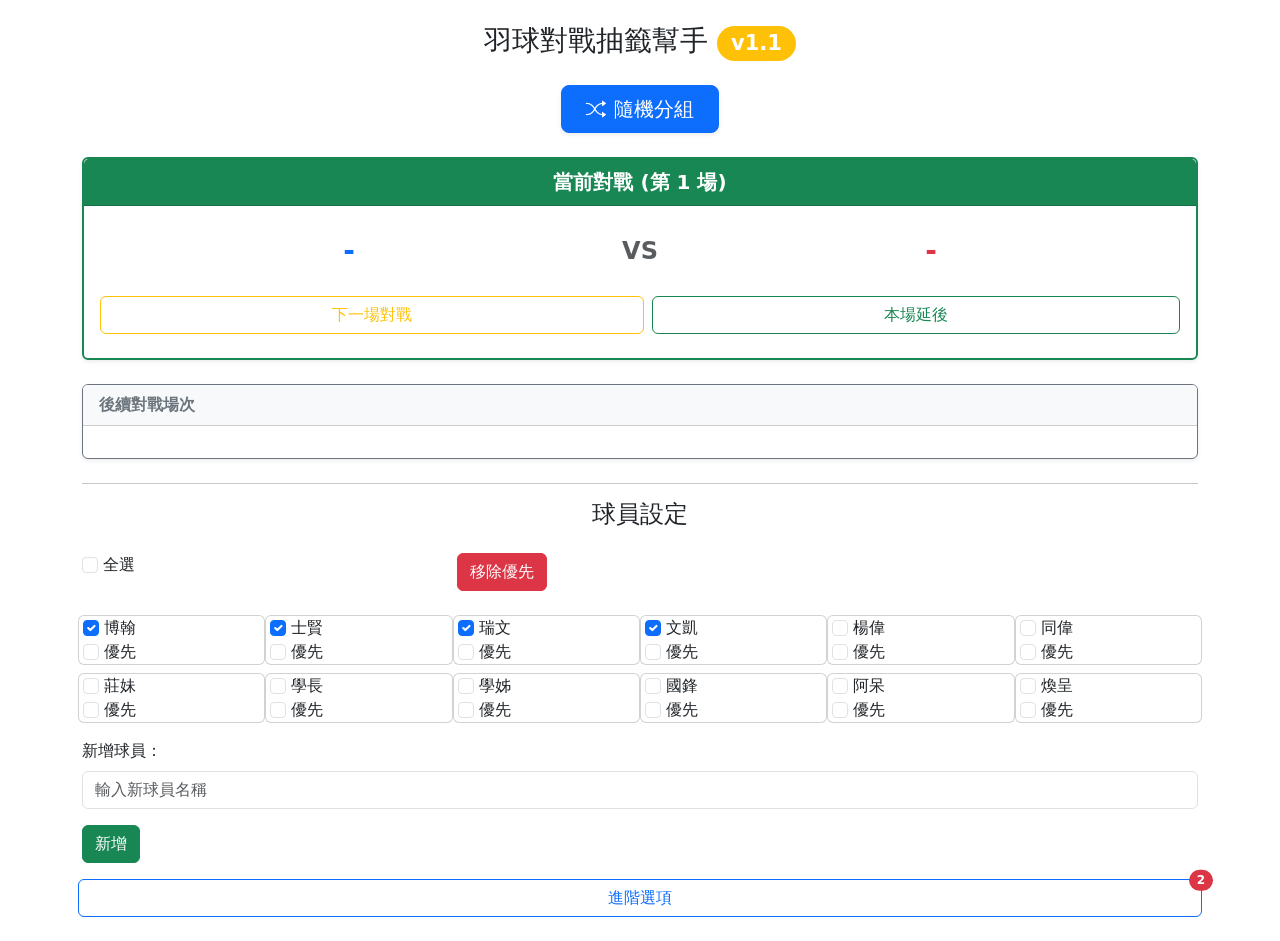
==== index.html @ 902db903 "refactor: 下場延後改成本場延後" ====
<!DOCTYPE html>
<html lang="zh-Hant">

<head>
  <meta charset="UTF-8">
  <meta name="viewport" content="width=device-width, initial-scale=1.0">
  <title>隨機分組對戰</title>
  <!-- 引入 Bootstrap -->
  <link href="https://cdn.jsdelivr.net/npm/bootstrap@5.3.2/dist/css/bootstrap.min.css" rel="stylesheet">
  <link href="style.css" rel="stylesheet">
  <!-- 引入 Bootstrap Icons -->
  <link href="https://cdn.jsdelivr.net/npm/bootstrap-icons@1.11.2/font/bootstrap-icons.min.css" rel="stylesheet">
</head>

<body>
  <div class="container my-4">

    <h3 class="text-center mb-4">
      羽球對戰抽籤幫手
      <span class="badge rounded-pill bg-warning" id="advancedOptionsBadge">
        v1.1
      </span>
    </h3>

    <div class="text-center mb-4">
      <button type="button" class="btn btn-primary btn-lg px-4 shadow-sm" onclick="generateTeams()">
        <i class="bi bi-shuffle me-2"></i>隨機分組
      </button>
    </div>

    <!-- 當前對戰 (高視覺強度) -->
    <div id="current-match-box" class="card border-success border-2 shadow-sm text-center mb-4">
      <div class="card-header bg-success text-white fw-bold fs-5" id="current-match-header">
        當前對戰 (第 1 場)
      </div>
      <div class="card-body py-4">
        <div class="row align-items-center">
          <div class="col fs-3 fw-bold text-primary" id="team-a-display">
            -
          </div>
          <div class="col-auto fs-4 fw-bold text-muted">
            VS
          </div>
          <div class="col fs-3 fw-bold text-danger" id="team-b-display">
            -
          </div>
        </div>
         <div class="d-flex gap-2">
             <button type="button" class="btn btn-outline-warning mt-4 flex-grow-1" id="next-match-btn"
               onclick="nextMatch()">下一場對戰</button>
             <button type="button" class="btn btn-outline-success mt-4 flex-grow-1" id="swap-group-btn"
               onclick="handleSwapGroups()">本場延後</button>
         </div>
      </div>
    </div>

    <!-- 待對戰場次 -->
    <div id="upcoming-matches-box" class="card border-secondary shadow-sm mb-4">
      <div class="card-header bg-light fw-bold text-secondary">
        後續對戰場次
      </div>
      <div class="card-body">
        <div id="upcoming-matches-list" class="list-group list-group-flush">
          <!-- 待播放的場次會動態渲染到這裡 -->
        </div>
      </div>
    </div>

    <hr />

    <form id="playersForm">
      <h4 class="text-center mb-4">球員設定</h4>

      <div class="row row-cols-3 g-2">
        <div class="col">
          <label class="form-check-label"><input type="checkbox" class="form-check-input" id="selectAll""> 全選 </label>
        </div>
        <div class=" col">
            <button type="button" class="btn btn-danger mb-4" onclick="removePriority()">移除優先</button>
        </div>
      </div>

      <div class="mb-3 row row-cols-3 row-cols-sm-3 row-cols-md-6 g-2" id="player-list">
        <div class="col card"><label class="form-check-label"><input type="checkbox" class="form-check-input player"
              id="player1" value="博翰" checked> 博翰</label>
          <label class="form-check-label"><input type="checkbox" class="form-check-input check-red priority"
              id="player1-priority" value="博翰"> 優先</label>
        </div>
        <div class="col card"><label class="form-check-label"><input type="checkbox" class="form-check-input player"
              id="player2" value="士賢" checked> 士賢</label>
          <label class="form-check-label"><input type="checkbox" class="form-check-input check-red priority"
              id="player2-priority" value="士賢"> 優先</label>
        </div>
        <div class="col card"><label class="form-check-label"><input type="checkbox" class="form-check-input player"
              id="player3" value="瑞文" checked> 瑞文</label>
          <label class="form-check-label"><input type="checkbox" class="form-check-input check-red priority"
              id="player3-priority" value="瑞文"> 優先</label>
        </div>
        <div class="col card"><label class="form-check-label"><input type="checkbox" class="form-check-input player"
              id="player4" value="文凱" checked> 文凱</label>
          <label class="form-check-label"><input type="checkbox" class="form-check-input check-red priority"
              id="player4-priority" value="文凱"> 優先</label>
        </div>
        <div class="col card"><label class="form-check-label"><input type="checkbox" class="form-check-input player"
              id="player5" value="楊偉"> 楊偉</label>
          <label class="form-check-label"><input type="checkbox" class="form-check-input check-red priority"
              id="player5-priority" value="楊偉"> 優先</label>
        </div>
        <div class="col card"><label class="form-check-label"><input type="checkbox" class="form-check-input player"
              id="player6" value="同偉"> 同偉</label>
          <label class="form-check-label"><input type="checkbox" class="form-check-input check-red priority"
              id="player6-priority" value="同偉"> 優先</label>
        </div>
        <div class="col card"><label class="form-check-label"><input type="checkbox" class="form-check-input player"
              id="player7" value="莊妹"> 莊妹</label>
          <label class="form-check-label"><input type="checkbox" class="form-check-input check-red priority"
              id="player7-priority" value="莊妹"> 優先</label>
        </div>
        <div class="col card"><label class="form-check-label"><input type="checkbox" class="form-check-input player"
              id="player8" value="學長"> 學長</label>
          <label class="form-check-label"><input type="checkbox" class="form-check-input check-red priority"
              id="player8-priority" value="學長"> 優先</label>
        </div>
        <div class="col card"><label class="form-check-label"><input type="checkbox" class="form-check-input player"
              id="player9" value="學姊"> 學姊</label>
          <label class="form-check-label"><input type="checkbox" class="form-check-input check-red priority"
              id="player9-priority" value="學姊"> 優先</label>
        </div>
        <div class="col card"><label class="form-check-label"><input type="checkbox" class="form-check-input player"
              id="player10" value="國鋒"> 國鋒</label>
          <label class="form-check-label"><input type="checkbox" class="form-check-input check-red priority"
              id="player10-priority" value="國鋒"> 優先</label>
        </div>
        <div class="col card"><label class="form-check-label"><input type="checkbox" class="form-check-input player"
              id="player11" value="阿呆"> 阿呆</label>
          <label class="form-check-label"><input type="checkbox" class="form-check-input check-red priority"
              id="playe11-priority" value="阿呆"> 優先</label>
        </div>
        <div class="col card"><label class="form-check-label"><input type="checkbox" class="form-check-input player"
              id="player12" value="煥呈"> 煥呈</label>
          <label class="form-check-label"><input type="checkbox" class="form-check-input check-red priority"
              id="player12-priority" value="煥呈"> 優先</label>
        </div>
      </div>

      <div class="mb-3">
        <label for="newPlayer" class="form-label">新增球員：</label>
        <input type="text" id="newPlayer" class="form-control" placeholder="輸入新球員名稱">
      </div>
      <button type="button" class="btn btn-success mb-3" onclick="addPlayer()">新增</button>

      <div class="row g-2">
        <button type="button" class="btn btn-outline-primary position-relative" data-bs-toggle="collapse"
          data-bs-target="#advancedOptions" aria-expanded="false" aria-controls="advancedOptions">
          進階選項
          <span class="position-absolute top-0 start-100 translate-middle badge rounded-pill bg-danger"
            id="advancedOptionsBadge">
            2
          </span>
        </button>
        <div class="collapse" id="advancedOptions">
          <div class="col">
            <label class="form-check-label"><input type="checkbox" class="form-check-input check-red" id="autoPriority"
                checked>
              自動優先</label>
            <span class="badge rounded-pill bg-secondary" data-bs-container="body" data-bs-toggle="popover"
              data-bs-placement="right" data-bs-content="啟用本項，會自動於隨機分組後，勾選最後一場未出戰球員的優先選項">?</span>
          </div>
          <div class="col">
            <label class="form-check-label"><input type="checkbox" class="form-check-input check-green" id="noBindCheck"
                checked>
              優先不必同組</label>
            <span class="badge rounded-pill bg-secondary" data-bs-container="body" data-bs-toggle="popover"
              data-bs-placement="right" data-bs-content="啟用本項，可避免優先球員為兩位時，自動被分為同一組">?</span>
          </div>
          <div class="col">
            <button type="button" class="btn btn-warning mb-4" onclick="removeAllPlayers()">移除所有球員卡</button>
            <span class="badge rounded-pill bg-secondary" data-bs-container="body" data-bs-toggle="popover"
              data-bs-placement="right" data-bs-content="點擊本按鈕可移除所有球員卡，以避免因新增球員過多，使版面雜亂">?</span>
          </div>
        </div>
      </div>

    </form>
  </div>

  <script src="script.js"></script>
  <!-- 引入 Bootstrap 的 JavaScript -->
  <script src="https://cdn.jsdelivr.net/npm/bootstrap@5.3.2/dist/js/bootstrap.bundle.min.js"></script>
</body>

</html>
---- style.css ----
.check-red.form-check-input:checked {
  background-color: #dc3545;
  border-color: #dc3545;
  background-image: url("data:image/svg+xml,%3csvg xmlns='http://www.w3.org/2000/svg' viewBox='0 0 20 20'%3e%3cpath fill='none' stroke='%23fff' stroke-linecap='round' stroke-linejoin='round' stroke-width='3' d='M6 10l3 3 6-6'/%3e%3c/svg%3e");
}

.check-red.form-check-input:focus {
    /* 確保焦點邊框與紅色主題一致 */
    border-color: #dc3545;
    /* 設定焦點陰影為紅色的透明版本 */
    box-shadow: 0 0 0 0.25rem rgba(220, 53, 69, 0.25); 
}

.check-green.form-check-input:checked {
  background-color: #198754;
  border-color: #198754;
  background-image: url("data:image/svg+xml,%3csvg xmlns='http://www.w3.org/2000/svg' viewBox='0 0 20 20'%3e%3cpath fill='none' stroke='%23fff' stroke-linecap='round' stroke-linejoin='round' stroke-width='3' d='M6 10l3 3 6-6'/%3e%3c/svg%3e");
}

.check-green.form-check-input:focus {
    /* 確保焦點邊框與紅色主題一致 */
    border-color: #198754;
    /* 設定焦點陰影為綠色的透明版本 */
    box-shadow: 0 0 0 0.25rem rgba(25, 135, 84, 0.25);
}
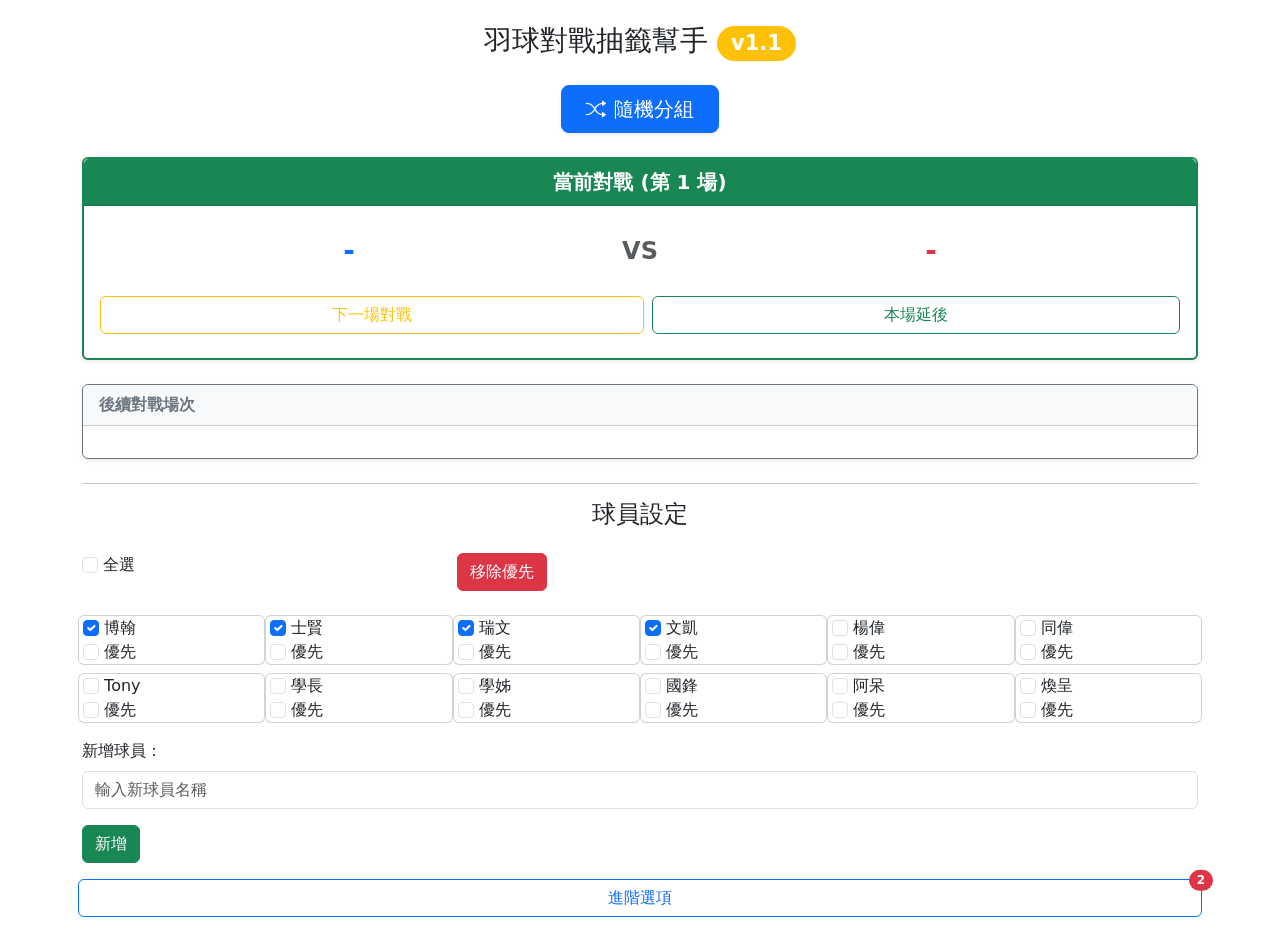
==== commit 56d18c87: "refactor: 預設球員姓名增刪" ====
--- a/index.html
+++ b/index.html
@@ -112,9 +112,9 @@
               id="player6-priority" value="同偉"> 優先</label>
         </div>
         <div class="col card"><label class="form-check-label"><input type="checkbox" class="form-check-input player"
-              id="player7" value="莊妹"> 莊妹</label>
+              id="player7" value="Tony"> Tony</label>
           <label class="form-check-label"><input type="checkbox" class="form-check-input check-red priority"
-              id="player7-priority" value="莊妹"> 優先</label>
+              id="player7-priority" value="Tony"> 優先</label>
         </div>
         <div class="col card"><label class="form-check-label"><input type="checkbox" class="form-check-input player"
               id="player8" value="學長"> 學長</label>
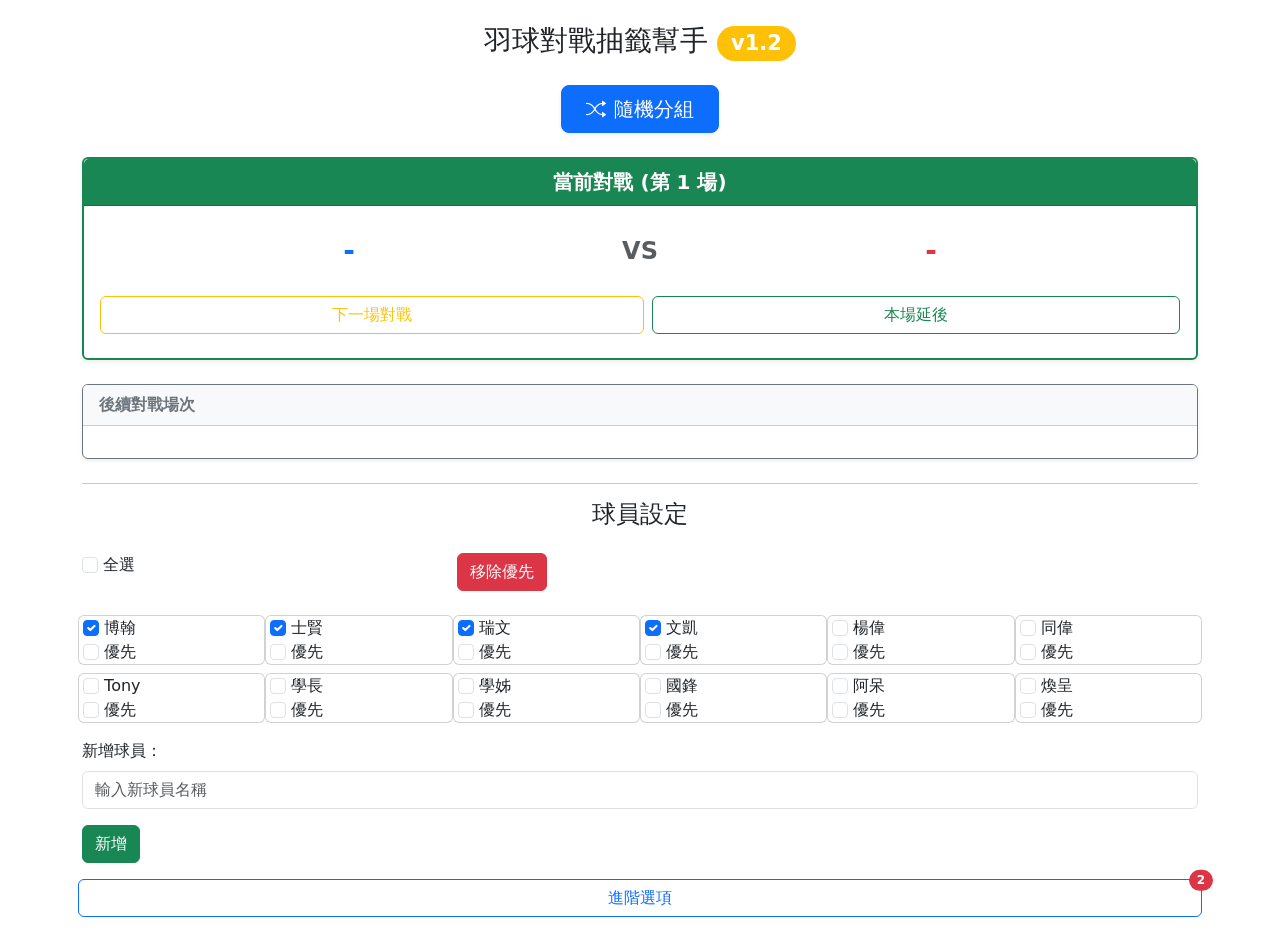
==== commit c2a7ddf8: "chore: 版號推進" ====
--- a/index.html
+++ b/index.html
@@ -18,7 +18,7 @@
     <h3 class="text-center mb-4">
       羽球對戰抽籤幫手
       <span class="badge rounded-pill bg-warning" id="advancedOptionsBadge">
-        v1.1
+        v1.2
       </span>
     </h3>
 
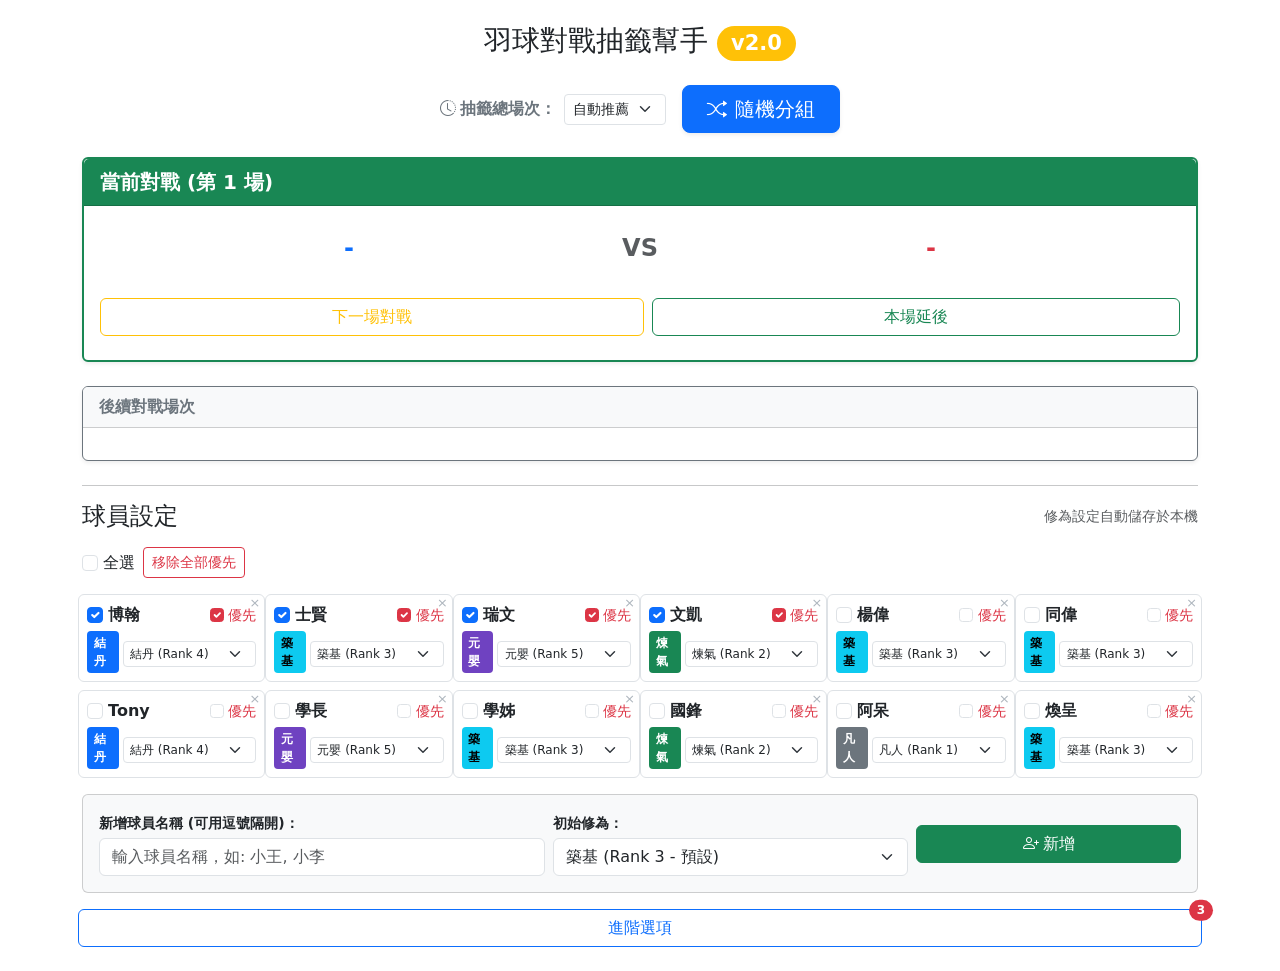
==== commit f140ae41: "feat: 加入球員修為境界、IndexedDB 持久化與戰力平衡抽籤 - 新增 7 大修為境界（凡人、煉氣、築基、結丹、元嬰、化神、煉虛）及視覺標籤 - 實作 IndexedDB 本地儲存模組，支援" ====
--- a/index.html
+++ b/index.html
@@ -17,12 +17,30 @@
 
     <h3 class="text-center mb-4">
       羽球對戰抽籤幫手
-      <span class="badge rounded-pill bg-warning" id="advancedOptionsBadge">
-        v1.2
+      <span class="badge rounded-pill bg-warning" id="appVersionBadge">
+        v2.0
       </span>
     </h3>
 
-    <div class="text-center mb-4">
+    <!-- 抽籤場次與隨機分組按鈕區塊 -->
+    <div class="d-flex justify-content-center align-items-center gap-3 mb-4 flex-wrap">
+      <div class="d-flex align-items-center gap-2">
+        <label for="matchCountSelect" class="form-label mb-0 fw-bold text-secondary text-nowrap">
+          <i class="bi bi-clock-history me-1"></i>抽籤總場次：
+        </label>
+        <select id="matchCountSelect" class="form-select form-select-sm" style="width: auto;">
+          <option value="auto" selected>自動推薦</option>
+          <option value="3">3 場</option>
+          <option value="4">4 場</option>
+          <option value="5">5 場</option>
+          <option value="6">6 場</option>
+          <option value="7">7 場</option>
+          <option value="8">8 場</option>
+          <option value="9">9 場</option>
+          <option value="10">10 場</option>
+          <option value="12">12 場</option>
+        </select>
+      </div>
       <button type="button" class="btn btn-primary btn-lg px-4 shadow-sm" onclick="generateTeams()">
         <i class="bi bi-shuffle me-2"></i>隨機分組
       </button>
@@ -30,27 +48,29 @@
 
     <!-- 當前對戰 (高視覺強度) -->
     <div id="current-match-box" class="card border-success border-2 shadow-sm text-center mb-4">
-      <div class="card-header bg-success text-white fw-bold fs-5" id="current-match-header">
-        當前對戰 (第 1 場)
+      <div class="card-header bg-success text-white fw-bold fs-5 d-flex justify-content-between align-items-center flex-wrap gap-2" id="current-match-header">
+        <span id="current-match-title">當前對戰 (第 1 場)</span>
+        <span id="match-power-indicator" class="power-indicator d-none"></span>
       </div>
       <div class="card-body py-4">
         <div class="row align-items-center">
-          <div class="col fs-3 fw-bold text-primary" id="team-a-display">
+          <div class="col fs-4 fw-bold text-primary" id="team-a-display">
             -
           </div>
           <div class="col-auto fs-4 fw-bold text-muted">
             VS
           </div>
-          <div class="col fs-3 fw-bold text-danger" id="team-b-display">
+          <div class="col fs-4 fw-bold text-danger" id="team-b-display">
             -
           </div>
         </div>
-         <div class="d-flex gap-2">
-             <button type="button" class="btn btn-outline-warning mt-4 flex-grow-1" id="next-match-btn"
-               onclick="nextMatch()">下一場對戰</button>
-             <button type="button" class="btn btn-outline-success mt-4 flex-grow-1" id="swap-group-btn"
-               onclick="handleSwapGroups()">本場延後</button>
-         </div>
+        <div class="mt-2" id="current-match-power-details"></div>
+        <div class="d-flex gap-2">
+          <button type="button" class="btn btn-outline-warning mt-4 flex-grow-1" id="next-match-btn"
+            onclick="nextMatch()">下一場對戰</button>
+          <button type="button" class="btn btn-outline-success mt-4 flex-grow-1" id="swap-group-btn"
+            onclick="handleSwapGroups()">本場延後</button>
+        </div>
       </div>
     </div>
 
@@ -69,114 +89,94 @@
     <hr />
 
     <form id="playersForm">
-      <h4 class="text-center mb-4">球員設定</h4>
+      <div class="d-flex justify-content-between align-items-center mb-3">
+        <h4 class="mb-0">球員設定</h4>
+        <span class="text-muted small">修為設定自動儲存於本機</span>
+      </div>
 
-      <div class="row row-cols-3 g-2">
+      <div class="row row-cols-auto g-2 align-items-center mb-3">
         <div class="col">
-          <label class="form-check-label"><input type="checkbox" class="form-check-input" id="selectAll""> 全選 </label>
+          <label class="form-check-label"><input type="checkbox" class="form-check-input" id="selectAll"> 全選</label>
         </div>
-        <div class=" col">
-            <button type="button" class="btn btn-danger mb-4" onclick="removePriority()">移除優先</button>
+        <div class="col">
+          <button type="button" class="btn btn-sm btn-outline-danger" onclick="removePriority()">移除全部優先</button>
         </div>
       </div>
 
-      <div class="mb-3 row row-cols-3 row-cols-sm-3 row-cols-md-6 g-2" id="player-list">
-        <div class="col card"><label class="form-check-label"><input type="checkbox" class="form-check-input player"
-              id="player1" value="博翰" checked> 博翰</label>
-          <label class="form-check-label"><input type="checkbox" class="form-check-input check-red priority"
-              id="player1-priority" value="博翰"> 優先</label>
-        </div>
-        <div class="col card"><label class="form-check-label"><input type="checkbox" class="form-check-input player"
-              id="player2" value="士賢" checked> 士賢</label>
-          <label class="form-check-label"><input type="checkbox" class="form-check-input check-red priority"
-              id="player2-priority" value="士賢"> 優先</label>
-        </div>
-        <div class="col card"><label class="form-check-label"><input type="checkbox" class="form-check-input player"
-              id="player3" value="瑞文" checked> 瑞文</label>
-          <label class="form-check-label"><input type="checkbox" class="form-check-input check-red priority"
-              id="player3-priority" value="瑞文"> 優先</label>
-        </div>
-        <div class="col card"><label class="form-check-label"><input type="checkbox" class="form-check-input player"
-              id="player4" value="文凱" checked> 文凱</label>
-          <label class="form-check-label"><input type="checkbox" class="form-check-input check-red priority"
-              id="player4-priority" value="文凱"> 優先</label>
-        </div>
-        <div class="col card"><label class="form-check-label"><input type="checkbox" class="form-check-input player"
-              id="player5" value="楊偉"> 楊偉</label>
-          <label class="form-check-label"><input type="checkbox" class="form-check-input check-red priority"
-              id="player5-priority" value="楊偉"> 優先</label>
-        </div>
-        <div class="col card"><label class="form-check-label"><input type="checkbox" class="form-check-input player"
-              id="player6" value="同偉"> 同偉</label>
-          <label class="form-check-label"><input type="checkbox" class="form-check-input check-red priority"
-              id="player6-priority" value="同偉"> 優先</label>
-        </div>
-        <div class="col card"><label class="form-check-label"><input type="checkbox" class="form-check-input player"
-              id="player7" value="Tony"> Tony</label>
-          <label class="form-check-label"><input type="checkbox" class="form-check-input check-red priority"
-              id="player7-priority" value="Tony"> 優先</label>
-        </div>
-        <div class="col card"><label class="form-check-label"><input type="checkbox" class="form-check-input player"
-              id="player8" value="學長"> 學長</label>
-          <label class="form-check-label"><input type="checkbox" class="form-check-input check-red priority"
-              id="player8-priority" value="學長"> 優先</label>
-        </div>
-        <div class="col card"><label class="form-check-label"><input type="checkbox" class="form-check-input player"
-              id="player9" value="學姊"> 學姊</label>
-          <label class="form-check-label"><input type="checkbox" class="form-check-input check-red priority"
-              id="player9-priority" value="學姊"> 優先</label>
-        </div>
-        <div class="col card"><label class="form-check-label"><input type="checkbox" class="form-check-input player"
-              id="player10" value="國鋒"> 國鋒</label>
-          <label class="form-check-label"><input type="checkbox" class="form-check-input check-red priority"
-              id="player10-priority" value="國鋒"> 優先</label>
-        </div>
-        <div class="col card"><label class="form-check-label"><input type="checkbox" class="form-check-input player"
-              id="player11" value="阿呆"> 阿呆</label>
-          <label class="form-check-label"><input type="checkbox" class="form-check-input check-red priority"
-              id="playe11-priority" value="阿呆"> 優先</label>
-        </div>
-        <div class="col card"><label class="form-check-label"><input type="checkbox" class="form-check-input player"
-              id="player12" value="煥呈"> 煥呈</label>
-          <label class="form-check-label"><input type="checkbox" class="form-check-input check-red priority"
-              id="player12-priority" value="煥呈"> 優先</label>
+      <!-- 球員卡片清單 (由 IndexedDB 載入渲染) -->
+      <div class="mb-3 row row-cols-2 row-cols-sm-3 row-cols-md-4 row-cols-lg-6 g-2" id="player-list">
+      </div>
+
+      <!-- 新增球員 -->
+      <div class="card p-3 mb-3 bg-light">
+        <div class="row g-2 align-items-center">
+          <div class="col-12 col-md-5">
+            <label for="newPlayer" class="form-label small fw-bold mb-1">新增球員名稱 (可用逗號隔開)：</label>
+            <input type="text" id="newPlayer" class="form-control" placeholder="輸入球員名稱，如: 小王, 小李">
+          </div>
+          <div class="col-8 col-md-4">
+            <label for="newPlayerRealm" class="form-label small fw-bold mb-1">初始修為：</label>
+            <select id="newPlayerRealm" class="form-select">
+              <option value="凡人">凡人 (Rank 1)</option>
+              <option value="煉氣">煉氣 (Rank 2)</option>
+              <option value="築基" selected>築基 (Rank 3 - 預設)</option>
+              <option value="結丹">結丹 (Rank 4)</option>
+              <option value="元嬰">元嬰 (Rank 5)</option>
+              <option value="化神">化神 (Rank 6)</option>
+              <option value="煉虛">煉虛 (Rank 7)</option>
+            </select>
+          </div>
+          <div class="col-4 col-md-3 d-flex align-items-end">
+            <button type="button" class="btn btn-success w-100" onclick="addPlayer()">
+              <i class="bi bi-person-plus me-1"></i>新增
+            </button>
+          </div>
         </div>
       </div>
 
-      <div class="mb-3">
-        <label for="newPlayer" class="form-label">新增球員：</label>
-        <input type="text" id="newPlayer" class="form-control" placeholder="輸入新球員名稱">
-      </div>
-      <button type="button" class="btn btn-success mb-3" onclick="addPlayer()">新增</button>
-
+      <!-- 進階選項 -->
       <div class="row g-2">
         <button type="button" class="btn btn-outline-primary position-relative" data-bs-toggle="collapse"
           data-bs-target="#advancedOptions" aria-expanded="false" aria-controls="advancedOptions">
           進階選項
           <span class="position-absolute top-0 start-100 translate-middle badge rounded-pill bg-danger"
             id="advancedOptionsBadge">
-            2
+            3
           </span>
         </button>
-        <div class="collapse" id="advancedOptions">
-          <div class="col">
-            <label class="form-check-label"><input type="checkbox" class="form-check-input check-red" id="autoPriority"
-                checked>
-              自動優先</label>
-            <span class="badge rounded-pill bg-secondary" data-bs-container="body" data-bs-toggle="popover"
-              data-bs-placement="right" data-bs-content="啟用本項，會自動於隨機分組後，勾選最後一場未出戰球員的優先選項">?</span>
-          </div>
-          <div class="col">
-            <label class="form-check-label"><input type="checkbox" class="form-check-input check-green" id="noBindCheck"
-                checked>
-              優先不必同組</label>
-            <span class="badge rounded-pill bg-secondary" data-bs-container="body" data-bs-toggle="popover"
-              data-bs-placement="right" data-bs-content="啟用本項，可避免優先球員為兩位時，自動被分為同一組">?</span>
-          </div>
-          <div class="col">
-            <button type="button" class="btn btn-warning mb-4" onclick="removeAllPlayers()">移除所有球員卡</button>
-            <span class="badge rounded-pill bg-secondary" data-bs-container="body" data-bs-toggle="popover"
-              data-bs-placement="right" data-bs-content="點擊本按鈕可移除所有球員卡，以避免因新增球員過多，使版面雜亂">?</span>
+        <div class="collapse mt-2" id="advancedOptions">
+          <div class="card card-body">
+            <div class="row g-3">
+              <div class="col-12 col-md-6">
+                <label class="form-check-label fw-bold">
+                  <input type="checkbox" class="form-check-input check-green" id="balanceByRealm" checked>
+                  修為戰力平衡模式
+                </label>
+                <span class="badge rounded-pill bg-secondary" data-bs-container="body" data-bs-toggle="popover"
+                  data-bs-placement="right" data-bs-content="啟用本項：一避免雙低戰力打雙高戰力；二平均安排高修為球員輪流對戰，提升對戰樂趣。">?</span>
+              </div>
+              <div class="col-12 col-md-6">
+                <label class="form-check-label">
+                  <input type="checkbox" class="form-check-input check-red" id="autoPriority" checked>
+                  自動優先
+                </label>
+                <span class="badge rounded-pill bg-secondary" data-bs-container="body" data-bs-toggle="popover"
+                  data-bs-placement="right" data-bs-content="啟用本項，會自動於隨機分組後，勾選最後一場未出戰球員的優先選項">?</span>
+              </div>
+              <div class="col-12 col-md-6">
+                <label class="form-check-label">
+                  <input type="checkbox" class="form-check-input check-green" id="noBindCheck" checked>
+                  優先不必同組
+                </label>
+                <span class="badge rounded-pill bg-secondary" data-bs-container="body" data-bs-toggle="popover"
+                  data-bs-placement="right" data-bs-content="啟用本項，可避免優先球員為兩位時，自動被分為同一組">?</span>
+              </div>
+              <div class="col-12 d-flex flex-wrap gap-2 pt-2 border-top">
+                <button type="button" class="btn btn-outline-secondary btn-sm" onclick="resetStatsAction()">重置對戰統計</button>
+                <button type="button" class="btn btn-outline-warning btn-sm" onclick="restoreDefaultPlayersAction()">恢復預設球員與修為</button>
+                <button type="button" class="btn btn-outline-danger btn-sm" onclick="removeAllPlayersAction()">移除所有球員卡</button>
+              </div>
+            </div>
           </div>
         </div>
       </div>
@@ -189,4 +189,4 @@
   <script src="https://cdn.jsdelivr.net/npm/bootstrap@5.3.2/dist/js/bootstrap.bundle.min.js"></script>
 </body>
 
-</html>+</html>
--- a/style.css
+++ b/style.css
@@ -18,8 +18,86 @@
 }
 
 .check-green.form-check-input:focus {
-    /* 確保焦點邊框與紅色主題一致 */
+    /* 確保焦點邊框與綠色主題一致 */
     border-color: #198754;
     /* 設定焦點陰影為綠色的透明版本 */
     box-shadow: 0 0 0 0.25rem rgba(25, 135, 84, 0.25);
-}+}
+
+/* 修為等級徽章與下拉選單樣式 */
+.realm-badge {
+  font-size: 0.75rem;
+  padding: 0.25em 0.55em;
+  font-weight: 600;
+  border-radius: 4px;
+  vertical-align: middle;
+  display: inline-block;
+}
+
+.realm-1 { background-color: #6c757d; color: #fff; } /* 凡人 */
+.realm-2 { background-color: #198754; color: #fff; } /* 煉氣 */
+.realm-3 { background-color: #0dcaf0; color: #000; } /* 築基 */
+.realm-4 { background-color: #0d6efd; color: #fff; } /* 結丹 */
+.realm-5 { background-color: #6f42c1; color: #fff; } /* 元嬰 */
+.realm-6 { background-color: #fd7e14; color: #fff; } /* 化神 */
+.realm-7 { background-color: #dc3545; color: #fff; } /* 煉虛 */
+
+.realm-select {
+  font-size: 0.75rem;
+  padding: 0.2rem 0.4rem;
+  border-radius: 4px;
+  font-weight: 500;
+  margin-top: 4px;
+}
+
+.player-card {
+  transition: all 0.2s ease;
+  border: 1px solid #dee2e6;
+  padding: 0.5rem;
+  position: relative;
+}
+
+.player-card:hover {
+  box-shadow: 0 4px 8px rgba(0,0,0,0.08);
+}
+
+.player-card .player-header {
+  display: flex;
+  justify-content: space-between;
+  align-items: center;
+}
+
+.player-card .delete-btn {
+  position: absolute;
+  top: 2px;
+  right: 4px;
+  color: #adb5bd;
+  cursor: pointer;
+  font-size: 0.8rem;
+  line-height: 1;
+}
+
+.player-card .delete-btn:hover {
+  color: #dc3545;
+}
+
+.power-indicator {
+  font-size: 0.85rem;
+  font-weight: 600;
+  padding: 3px 10px;
+  border-radius: 12px;
+  background-color: #e9ecef;
+  color: #495057;
+  display: inline-block;
+}
+
+.power-indicator.balanced {
+  background-color: #d1e7dd;
+  color: #0f5132;
+}
+
+.power-indicator.slight-diff {
+  background-color: #fff3cd;
+  color: #664d03;
+}
+
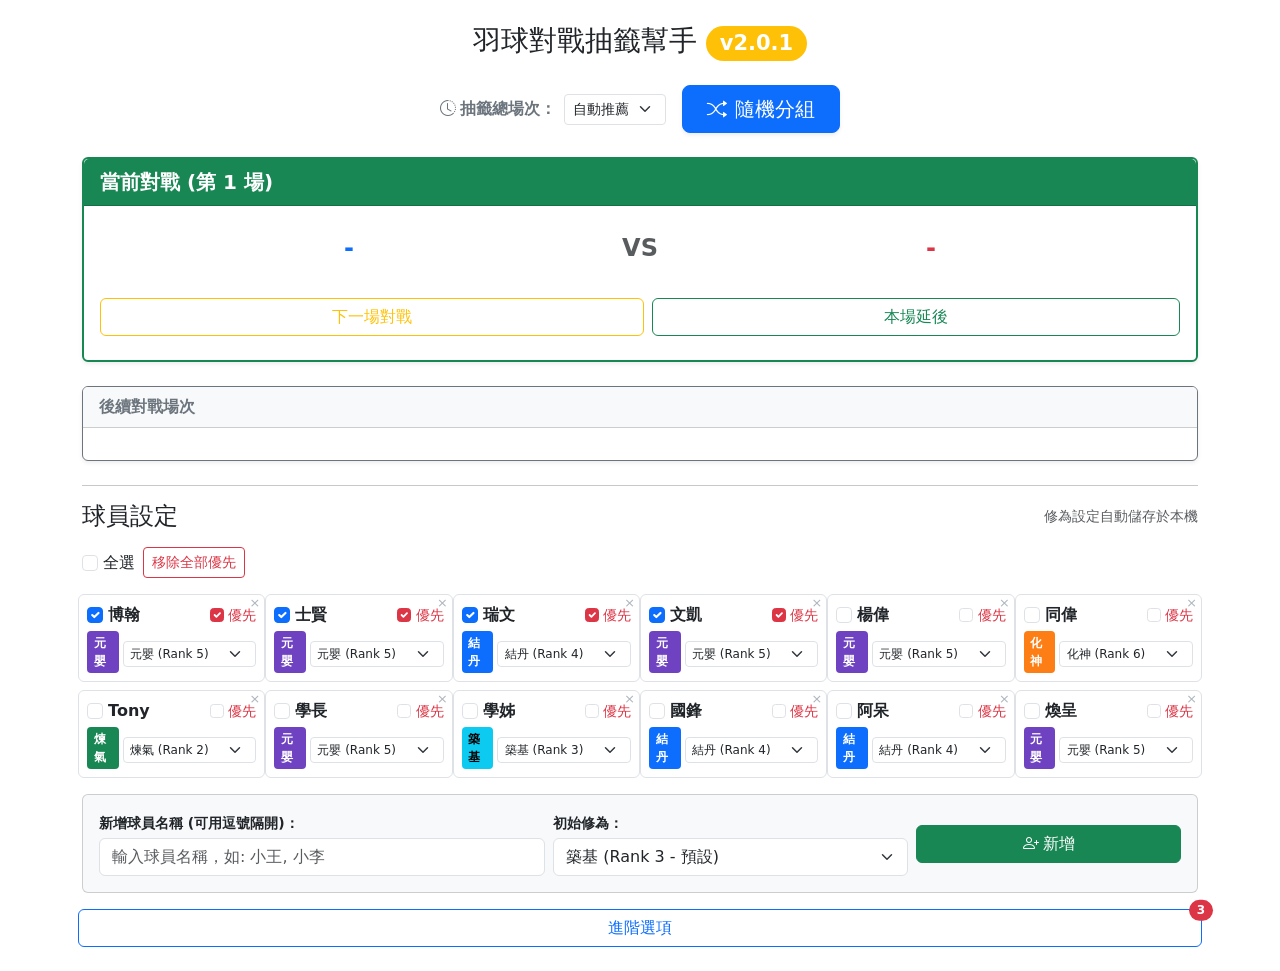
==== commit 22548bc2: "feat: 更新版號" ====
--- a/index.html
+++ b/index.html
@@ -18,7 +18,7 @@
     <h3 class="text-center mb-4">
       羽球對戰抽籤幫手
       <span class="badge rounded-pill bg-warning" id="appVersionBadge">
-        v2.0
+        v2.0.1
       </span>
     </h3>
 
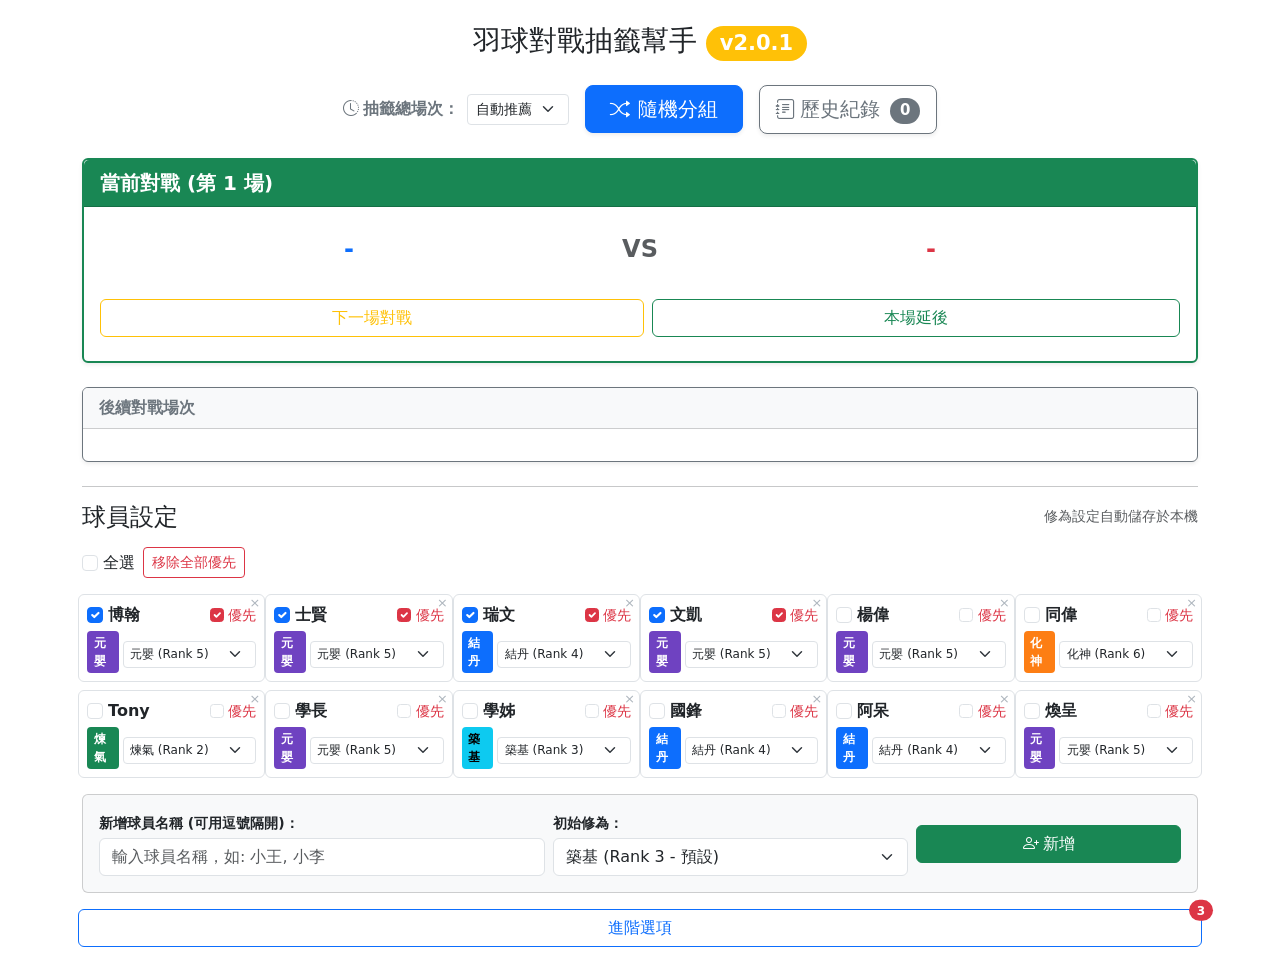
==== commit 66dd872d: "feat: 新增最近十場歷史對戰紀錄與 IndexedDB 持久化 - 升級 IndexedDB 至 v2 並新增 matchHistory 儲存區，自動僅保留最近 10 場紀錄（含 localSto" ====
--- a/index.html
+++ b/index.html
@@ -43,6 +43,10 @@
       </div>
       <button type="button" class="btn btn-primary btn-lg px-4 shadow-sm" onclick="generateTeams()">
         <i class="bi bi-shuffle me-2"></i>隨機分組
+      </button>
+      <button type="button" class="btn btn-outline-secondary btn-lg px-3 shadow-sm" id="match-history-btn" onclick="openMatchHistoryModal()">
+        <i class="bi bi-journal-text me-1"></i>歷史紀錄
+        <span class="badge rounded-pill bg-secondary ms-1" id="historyCountBadge">0</span>
       </button>
     </div>
 
@@ -184,6 +188,31 @@
     </form>
   </div>
 
+  <!-- 最近 10 場歷史紀錄 Modal -->
+  <div class="modal fade" id="matchHistoryModal" tabindex="-1" aria-labelledby="matchHistoryModalLabel" aria-hidden="true">
+    <div class="modal-dialog modal-lg modal-dialog-scrollable">
+      <div class="modal-content">
+        <div class="modal-header">
+          <h5 class="modal-title fw-bold" id="matchHistoryModalLabel">
+            <i class="bi bi-journal-text me-2"></i>最近 10 場歷史對戰紀錄
+          </h5>
+          <button type="button" class="btn-close" data-bs-dismiss="modal" aria-label="關閉"></button>
+        </div>
+        <div class="modal-body p-0">
+          <div id="match-history-list" class="list-group list-group-flush">
+            <!-- 歷史紀錄動態渲染於此 -->
+          </div>
+        </div>
+        <div class="modal-footer">
+          <button type="button" class="btn btn-outline-danger btn-sm me-auto" onclick="clearMatchHistoryAction()">
+            <i class="bi bi-trash me-1"></i>清除歷史紀錄
+          </button>
+          <button type="button" class="btn btn-secondary btn-sm" data-bs-dismiss="modal">關閉</button>
+        </div>
+      </div>
+    </div>
+  </div>
+
   <script src="script.js"></script>
   <!-- 引入 Bootstrap 的 JavaScript -->
   <script src="https://cdn.jsdelivr.net/npm/bootstrap@5.3.2/dist/js/bootstrap.bundle.min.js"></script>
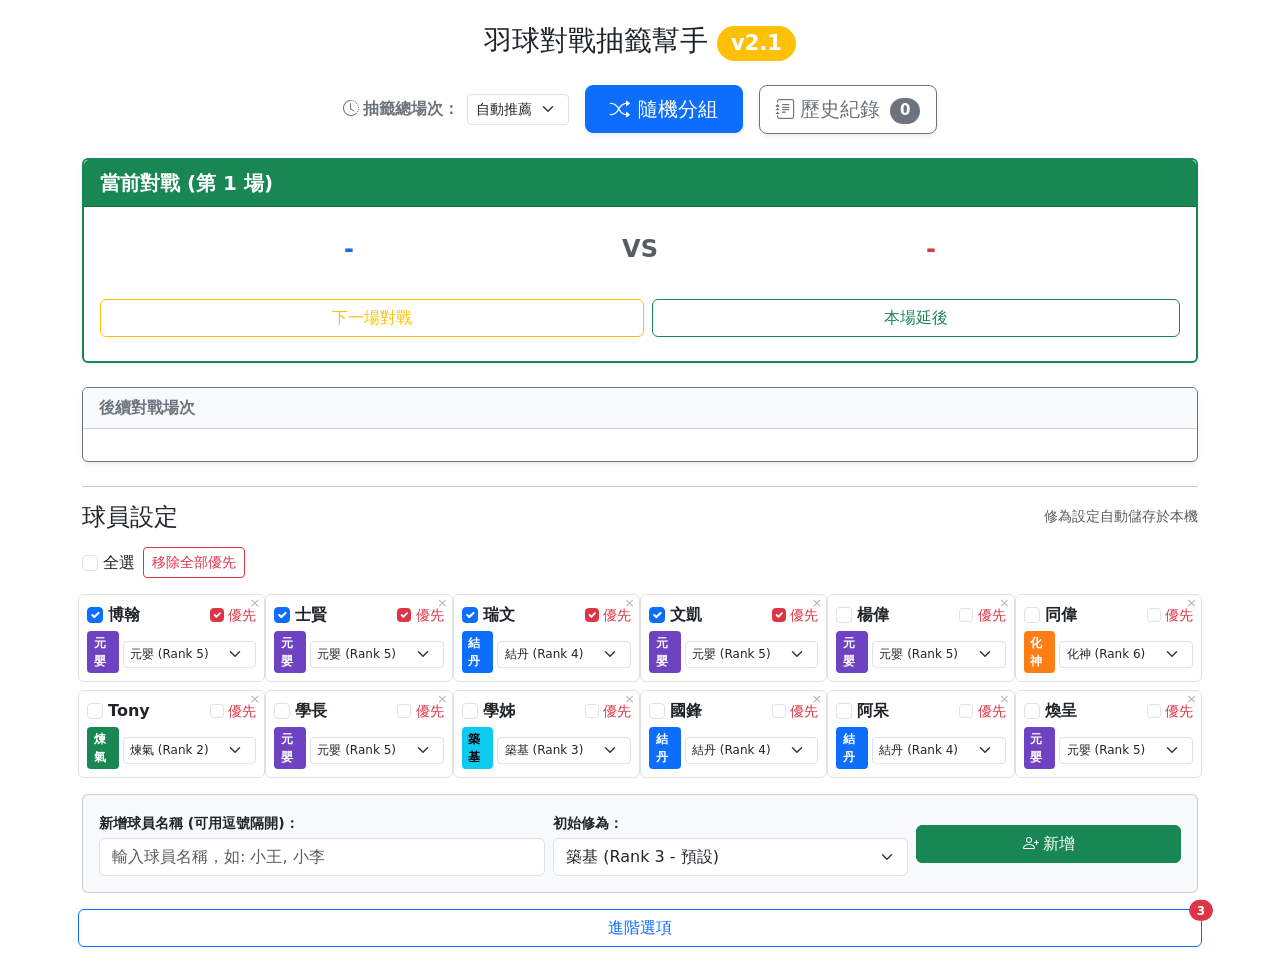
==== commit 522ca2d9: "chore: 更新版本號碼至 v2.1" ====
--- a/index.html
+++ b/index.html
@@ -18,7 +18,7 @@
     <h3 class="text-center mb-4">
       羽球對戰抽籤幫手
       <span class="badge rounded-pill bg-warning" id="appVersionBadge">
-        v2.0.1
+        v2.1
       </span>
     </h3>
 
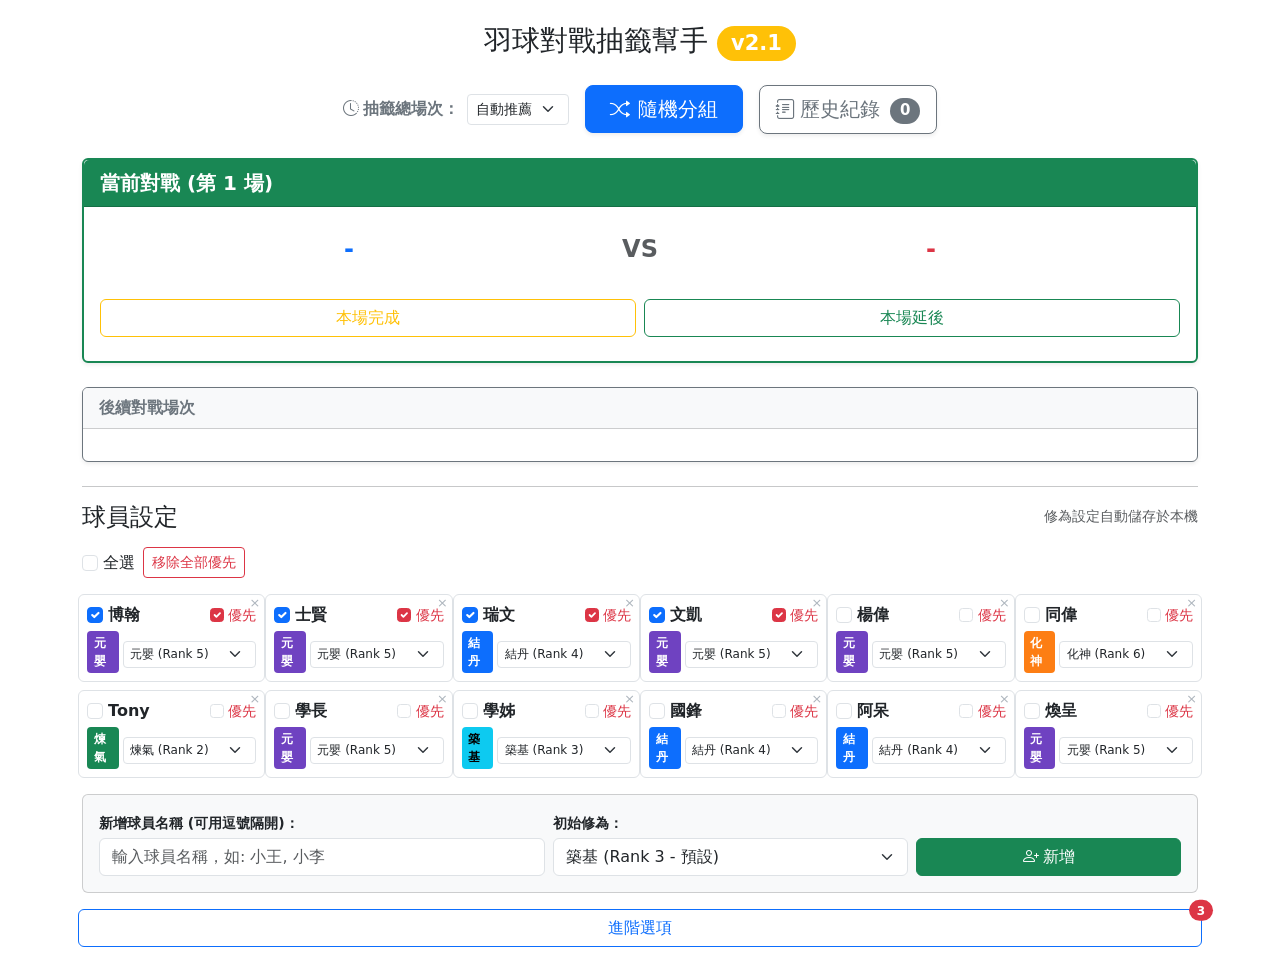
==== commit 4a1b2f8e: "feat: 調整 UI 對齊、統一本場完成按鈕文字並開放抽籤場次下限至 1 場 - 調整新增球員區塊對齊方式，使新增按鈕與輸入框及下拉選單底部切齊 - 統一「下一場對戰」與「完成本場對戰」按鈕文字為「" ====
--- a/index.html
+++ b/index.html
@@ -30,6 +30,8 @@
         </label>
         <select id="matchCountSelect" class="form-select form-select-sm" style="width: auto;">
           <option value="auto" selected>自動推薦</option>
+          <option value="1">1 場</option>
+          <option value="2">2 場</option>
           <option value="3">3 場</option>
           <option value="4">4 場</option>
           <option value="5">5 場</option>
@@ -71,7 +73,7 @@
         <div class="mt-2" id="current-match-power-details"></div>
         <div class="d-flex gap-2">
           <button type="button" class="btn btn-outline-warning mt-4 flex-grow-1" id="next-match-btn"
-            onclick="nextMatch()">下一場對戰</button>
+            onclick="nextMatch()">本場完成</button>
           <button type="button" class="btn btn-outline-success mt-4 flex-grow-1" id="swap-group-btn"
             onclick="handleSwapGroups()">本場延後</button>
         </div>
@@ -113,7 +115,7 @@
 
       <!-- 新增球員 -->
       <div class="card p-3 mb-3 bg-light">
-        <div class="row g-2 align-items-center">
+        <div class="row g-2 align-items-end">
           <div class="col-12 col-md-5">
             <label for="newPlayer" class="form-label small fw-bold mb-1">新增球員名稱 (可用逗號隔開)：</label>
             <input type="text" id="newPlayer" class="form-control" placeholder="輸入球員名稱，如: 小王, 小李">
